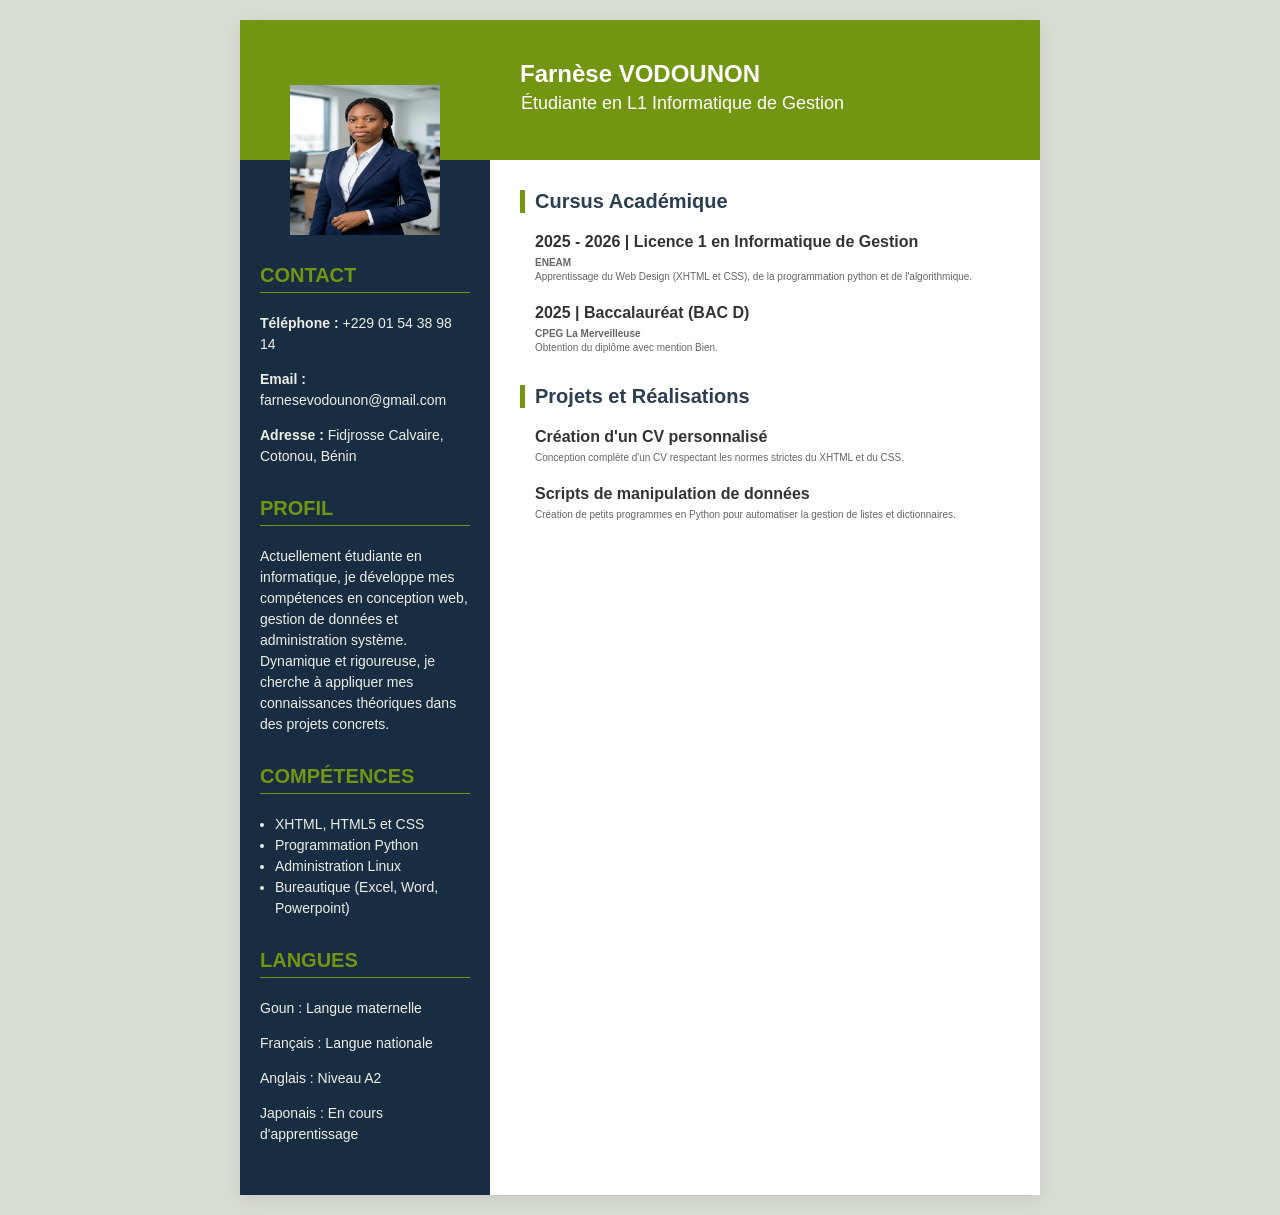
==== CV.html @ 8d52ec95 "Les fichiers de mon projet" ====
<!DOCTYPE html>
<html lang="fr">
<head>
    <meta charset="UTF-8">
    <meta name="viewport" content="width=device-width, initial-scale=1.0">
    <title> Mon CV en ligne </title>
    <link rel="stylesheet" href="CV.css">
</head>
<body>
    <div id="page-cv">

        <div id="header">
            <h2> Farnèse VODOUNON</h2>
            <h3>Étudiante en L1 Informatique de Gestion</h3>
        </div>

        <div id="colonne-gauche">

            <div class="bloc-photo">
                <img src="Image\moipro.png" alt="Photo de profil" />
            </div>
            
            <div class="bloc-gauche">
                <h3>Contact</h3>
                <p><strong>Téléphone :</strong> +229 01 54 38 98 14</p>
                <p><strong>Email :</strong> farnesevodounon@gmail.com</p>
                <p><strong>Adresse :</strong> Fidjrosse Calvaire, Cotonou, Bénin</p>
            </div>

            <div class="bloc-gauche">
                <h3>profil</h3>
                <p>
                    Actuellement étudiante en informatique, je développe mes compétences en conception web, 
                    gestion de données et administration système. Dynamique et rigoureuse, je cherche 
                    à appliquer mes connaissances théoriques dans des projets concrets.
                </p>
            </div>
            
            <div class="bloc-gauche">
                <h3>Compétences</h3>
                <ul>
                    <li>XHTML, HTML5 et CSS</li>
                    <li>Programmation Python</li>
                    <li>Administration Linux</li>
                    <li>Bureautique (Excel, Word, Powerpoint)</li>
                </ul>
            </div>

            <div class="bloc-gauche">
                <h3>Langues</h3>
                <p>Goun : Langue maternelle</p>
                <p>Français : Langue nationale</p>
                <p>Anglais : Niveau A2</p>
                <p>Japonais : En cours d'apprentissage</p>
            </div>

        </div>

        <div id="colonne-droite">

            <div class="section-droite">
                <h3>Cursus Académique</h3>
                
                <div class="element-parcours">
                    <h4>2025 - 2026 | Licence 1 en Informatique de Gestion</h4>
                    <p class="etablissement">ENEAM</p>
                    <p>Apprentissage du Web Design (XHTML et CSS), de la programmation python et de l'algorithmique.</p>
                </div>
                
                <div class="element-parcours">
                    <h4>2025 | Baccalauréat (BAC D)</h4>
                    <p class="etablissement">CPEG La Merveilleuse</p>
                    <p>Obtention du diplôme avec mention Bien.</p>
                </div>
            </div>
            
            <div class="section-droite">
                <h3>Projets et  Réalisations</h3>
                
                <div class="element-parcours">
                    <h4>Création d'un CV personnalisé</h4>
                    <p>Conception complète d'un CV respectant les normes strictes du XHTML et du CSS.</p>
                </div>
                
                <div class="element-parcours">
                    <h4>Scripts de manipulation de données</h4>
                    <p>Création de petits programmes en Python pour automatiser la gestion de listes et dictionnaires.</p>
                </div>
            </div>
            
        </div>

        <div class="clear"></div>

    </div>
</body>
</html>
---- CV.css ----
body {
    background-color: rgb(216, 222, 210);
    font-family: 'Segoe UI', Tahoma, Geneva, Verdana, sans-serif;
    margin: 0 ;
    padding: 20px 0;
}

#page-cv {
    width: 800px;
    margin: 0 auto;
    background-color: #ffffff;
    box-shadow:0 4px 15px #cac8c8;
}

#header {
    width: 800px;
    height: 50px;
    background-color: rgb(114, 149, 18);
    color: #ffffff;
    margin: 0 ;
    padding: 40px 0 50px 0;
    text-align: center;
}

#header h2 {
    margin: 0;
    font-size: 24px;
    text-align: center;
}

#header h3 {
    margin: 5px 0 0 85px;
    font-size: 18px;
    font-weight: normal;
}

#colonne-gauche {
    width: 210px;
    background-color: #182d41;
    color: #ffffff;
    float: left;
    min-height: 720px;
    padding: 20px;
}

#colonne-droite {
    width: 490px;
    float: left;
    padding: 30px;
    background-color: #ffffff;
}

.clear {
    clear: both;
}

.bloc-photo {
    text-align: center;
    margin-top: -95px;
    margin-bottom: 25px;
}

.bloc-photo img {
    width: 150px;
    height: 150px;
}

.bloc-gauche {
    margin-bottom: 30px;
}

.bloc-gauche h3 {
    padding-bottom: 5px;
    color: rgb(114, 149, 18);
    text-transform: uppercase;
    font-size: 20px;
    border-bottom: 1px solid rgb(114, 149, 18);;
}

.bloc-gauche p, .bloc-gauche li {
    font-size: 14px;
    color: #edefe7;
    line-height: 1.5;
}

.bloc-gauche ul {
    padding-left: 15px;
    margin: 5px 0;
}

.section-droite {
    margin-bottom: 30px;
}

.section-droite h3 {
    color: #2c3e50;
    font-size: 20px;
    border-left: 5px solid rgb(114, 149, 18);
    padding-left: 10px;
    margin-top: 0;
}

.element-parcours {
    margin-bottom: 20px;
    padding-left: 15px;
}

.element-parcours h4 {
    margin: 0 0 5px 0;
    color: #333333;
    font-size: 16px;
}

.etablissement {
    margin: 0 0 5px 0;
    color: #37453b;
    font-weight: bold;
    font-size: 10px;
}

.element-parcours p {
    margin: 0;
    color: #666666;
    font-size: 10px;
    line-height: 1.4;
}
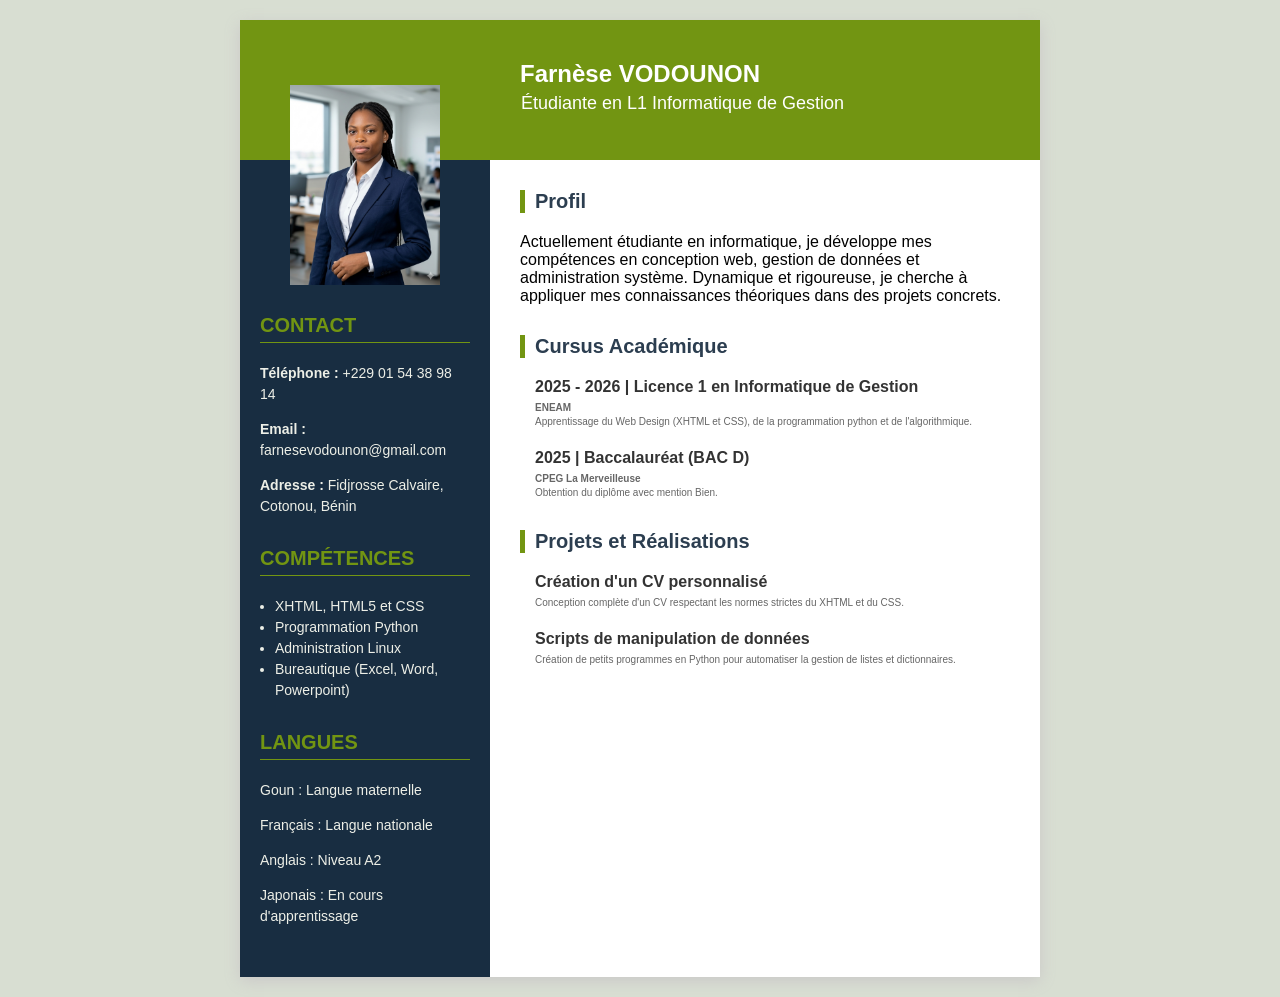
==== commit 7cab7a4b: "new" ====
--- a/CV.html
+++ b/CV.html
@@ -26,15 +26,6 @@
                 <p><strong>Email :</strong> farnesevodounon@gmail.com</p>
                 <p><strong>Adresse :</strong> Fidjrosse Calvaire, Cotonou, Bénin</p>
             </div>
-
-            <div class="bloc-gauche">
-                <h3>profil</h3>
-                <p>
-                    Actuellement étudiante en informatique, je développe mes compétences en conception web, 
-                    gestion de données et administration système. Dynamique et rigoureuse, je cherche 
-                    à appliquer mes connaissances théoriques dans des projets concrets.
-                </p>
-            </div>
             
             <div class="bloc-gauche">
                 <h3>Compétences</h3>
@@ -57,6 +48,15 @@
         </div>
 
         <div id="colonne-droite">
+
+            <div class="section-droite">
+                <h3>Profil</h3>
+                <p>
+                    Actuellement étudiante en informatique, je développe mes compétences en conception web, 
+                    gestion de données et administration système. Dynamique et rigoureuse, je cherche 
+                    à appliquer mes connaissances théoriques dans des projets concrets.
+                </p>
+            </div>
 
             <div class="section-droite">
                 <h3>Cursus Académique</h3>
--- a/CV.css
+++ b/CV.css
@@ -62,7 +62,7 @@
 
 .bloc-photo img {
     width: 150px;
-    height: 150px;
+    height: 200px;
 }
 
 .bloc-gauche {
